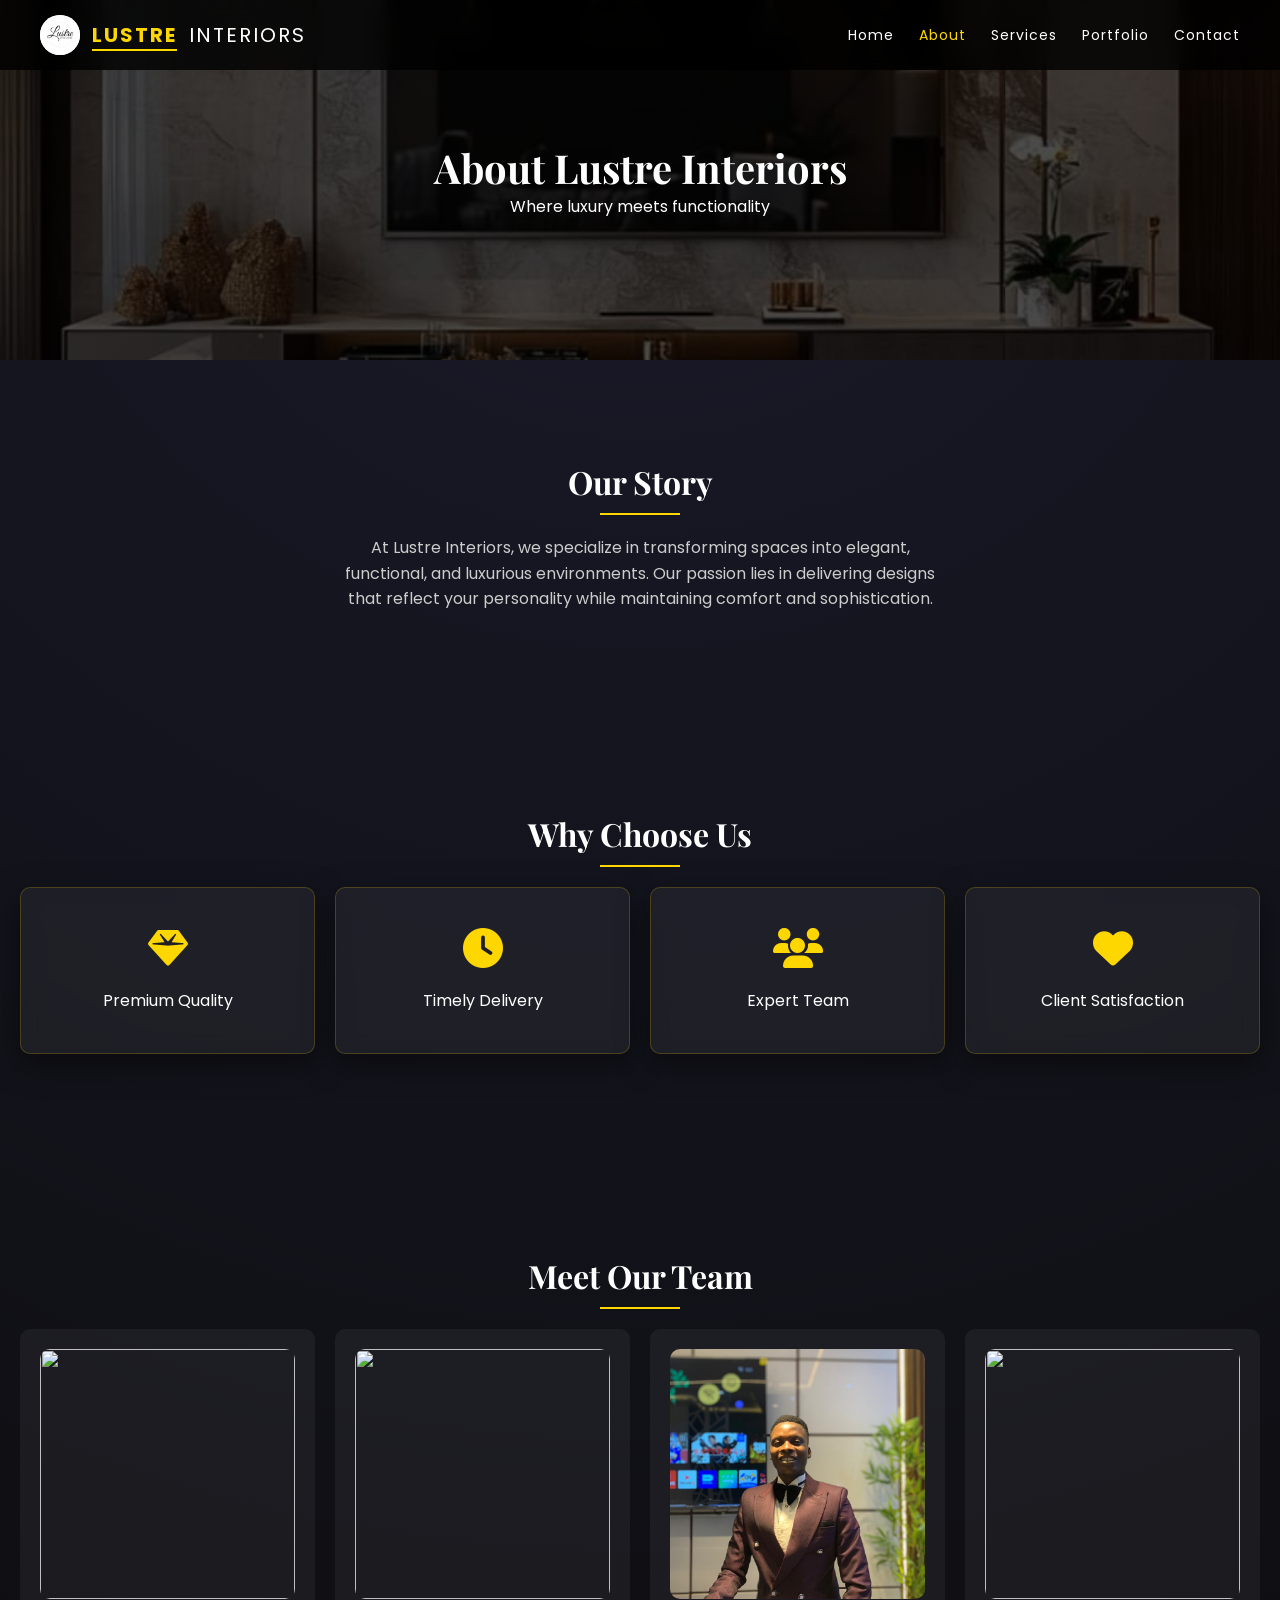
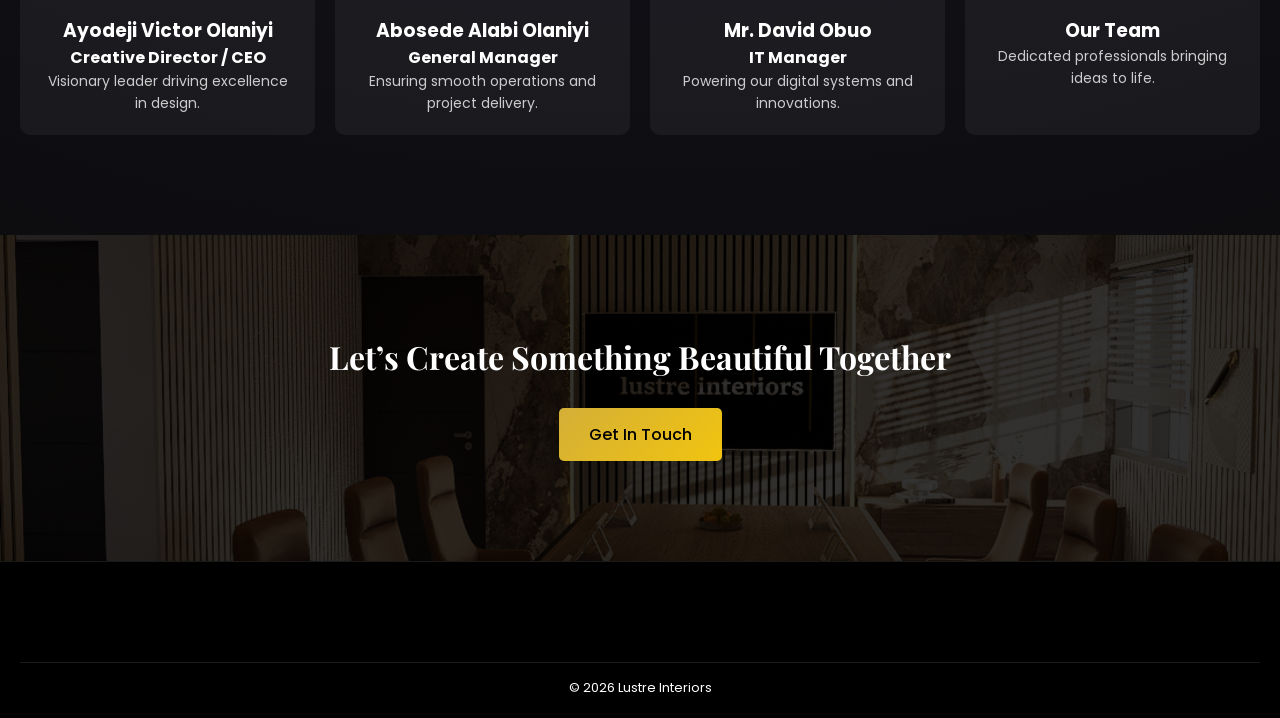
==== about.html @ 7e5caec5 "Initial commit - Lustre Interiors" ====
<!DOCTYPE html>
<html lang="en">
<head>
  <meta charset="UTF-8">
  <title>About Us - Lustre Interiors</title>
  <meta name="viewport" content="width=device-width, initial-scale=1.0">
  <meta name="description" content="Luxury interior design services in Abuja. Lustre Interiors transforms homes and offices into elegant, functional spaces.">
<meta name="keywords" content="interior design Abuja, home decor Nigeria, luxury interiors, office design Abuja">
<meta name="author" content="Lustre Interiors">

<meta property="og:title" content="Lustre Interiors">
<meta property="og:description" content="Transforming spaces into luxury experiences">
<meta property="og:image" content="images/preview.jpg">
<meta property="og:type" content="website">

  <!-- FONTS -->
  <link href="https://fonts.googleapis.com/css2?family=Playfair+Display:wght@600&family=Poppins:wght@300;400;500&display=swap" rel="stylesheet">

  <!-- ICONS -->
  <link rel="stylesheet" href="https://cdnjs.cloudflare.com/ajax/libs/font-awesome/6.5.0/css/all.min.css">

  <!-- CSS -->
  <link rel="stylesheet" href="style.css">
</head>

<body>

<!-- NAVBAR -->
<header class="navbar">
  <div class="logo">
    <div class="logo-icon">
      <img src="images/logo1.png" alt="Lustre Interiors Logo">
    </div>
    <div class="logo-text">
      <span>LUSTRE</span> INTERIORS
    </div>
  </div>

<!-- MENU TOGGLE (MOBILE) -->
  <div class="menu-toggle" id="menu-toggle">
    <i class="fas fa-bars"></i>
  </div>

  <nav id="nav-menu">
    <a href="index.html" class="nav-link">Home</a>
    <a href="about.html" class="nav-link active">About</a>
    <a href="services.html" class="nav-link">Services</a>
    <a href="portfolio.html" class="nav-link">Portfolio</a>
    <a href="contact.html" class="nav-link">Contact</a>
  </nav>
</header>

<!-- HERO -->
<section class="about-hero">
  <h1>About Lustre Interiors</h1>
  <p>Where luxury meets functionality</p>
</section>

<!-- STORY -->
<section class="section">
  <h2>Our Story</h2>
  <p>
    At Lustre Interiors, we specialize in transforming spaces into elegant, functional,
    and luxurious environments. Our passion lies in delivering designs that reflect
    your personality while maintaining comfort and sophistication.
  </p>
</section>

<!-- VALUES -->
<section class="section values">
  <h2>Why Choose Us</h2>

  <div class="grid">
    <div class="card"><i class="fas fa-gem icon"></i>Premium Quality</div>
    <div class="card"><i class="fas fa-clock icon"></i>Timely Delivery</div>
    <div class="card"><i class="fas fa-users icon"></i>Expert Team</div>
    <div class="card"><i class="fas fa-heart icon"></i>Client Satisfaction</div>
  </div>
</section>

<!-- TEAM -->
<section class="section team">
  <h2>Meet Our Team</h2>

  <div class="team-grid">

    <div class="team-card">
      <img src="images/md.jpg">
      <h3>Ayodeji Victor Olaniyi</h3>
       <h4>Creative Director / CEO</h4>
      <p>Visionary leader driving excellence in design.</p>
    </div>

    <div class="team-card">
      <img src="images/gm.jpg">
      <h3>Abosede Alabi Olaniyi</h3>
        <h4>General Manager</h4>
      <p>Ensuring smooth operations and project delivery.</p>
    </div>

    <div class="team-card">
      <img src="images/ogadave.jpg">
      <h3>Mr. David Obuo</h3>
      <h4>IT Manager</h4>
      <p>Powering our digital systems and innovations.</p>
    </div>

    <div class="team-card">
      <img src="images/team.jpg">
      <h3>Our Team</h3>
      <p>Dedicated professionals bringing ideas to life.</p>
    </div>

  </div>
</section>

<!-- CTA -->
<section class="cta">
  <h2>Let’s Create Something Beautiful Together</h2>
  <a href="contact.html" class="btn">Get In Touch</a>
</section>

<!-- FOOTER -->
<footer class="footer">
  <div class="footer-bottom">
    <p>© 2026 Lustre Interiors</p>
  </div>
</footer>

<!-- JS -->
<script src="script.js"></script>

</body>
</html>
---- style.css ----
* {
  margin: 0;
  padding: 0;
  box-sizing: border-box;
}

body {
  font-family: 'Poppins', sans-serif;
  color: #fff;
  background: radial-gradient(circle at top, #1a1a2a, #0a0a0a);
}

#loader {
  position: fixed;
  width: 100%;
  height: 100%;
  background: #000;
  color: gold;
  display: flex;
  justify-content: center;
  align-items: center;
  font-family: 'Playfair Display';
  font-size: 40px;
  z-index: 3000;
}

/* LOGO CONTAINER */
.logo {
  display: flex;
  align-items: center;
  gap: 12px;
}

.logo-icon {
  width: 40px;
  height: 40px;
  border-radius: 50%;
  background: #fff;
  display: flex; 
  justify-content: center;
  align-items: center;
  overflow: hidden;
}

.logo-icon img {
  width: 100%;
  height: 100%;
  object-fit: contain;
}

.logo-text {
  font-size: 20px;
  letter-spacing: 2px;
}

.logo-text span {
  color: gold;
  font-weight: bold;
  margin-right: 5px;
  border-bottom: 2px solid gold;
}

/* NAVBAR */
.navbar {
  position: fixed;
  width: 100%;
  top: 0;
  background: rgba(0,0,0,0.8);
  backdrop-filter: blur(10px);
  color: #fff;
  display: flex;
  justify-content: space-between;
  align-items: center;
  padding: 15px 40px;
  z-index: 1000;
  transition: 0.3s;
}

/* NAV LINKS */
nav {
  display: flex;
  align-items: center;
}

.nav-link {
  position: relative;
  color: #fff;
  margin-left: 25px;
  text-decoration: none;
  font-size: 14px;
  letter-spacing: 1px;
}

/* HOVER UNDERLINE EFFECT */
.nav-link::after {
  content: "";
  position: absolute;
  width: 0;
  height: 2px;
  background: gold;
  left: 0;
  bottom: -5px;
  transition: 0.3s;
}

.nav-link:hover::after {
  width: 100%;
}

/* ACTIVE LINK */
.nav-link.active {
  color: gold;
}

/* SCROLL EFFECT */
.navbar.scrolled {
  background: rgba(0,0,0,0.95);
}

/* MOBILE MENU ICON */
.menu-toggle {
  display: none;
  font-size: 22px;
  cursor: pointer;
}

/* HERO */
.hero {
  height: 100vh;
  background: url('../images/lustre_hero.jpeg') center/cover no-repeat;
  position: relative;
  display: flex;
  align-items: center;
  justify-content: center;
  text-align: center;
  color: #fff;
}

.hero::after {
  content: '';
  position: absolute;
  width: 100%;
  height: 100%;
  background: rgba(0,0,0,0.6);
}

.hero-content {
  position: relative;
  z-index: 1;
}

.hero h1 {
  font-family: 'Playfair Display', serif;
  font-size: 50px;
}

.btn {
  display: inline-block;
  margin-top: 20px;
  padding: 14px 30px;
  background: linear-gradient(135deg, #d4af37, #f1c40f);
  color: #000;
  font-weight: 500;
  text-decoration: none;
  border-radius: 5px;
}

.btn:hover {
  background: #000;
  color: gold;
  border: 1px solid gold;
}

.filters {
  margin-bottom: 20px;
}

.filters button {
  padding: 10px 20px;
  margin: 5px;
  border: none;
  background: #000;
  color: #fff;
  cursor: pointer;
}

.filters button:hover {
  background: gold;
  color: #000;
}

.filter {
  display: none;
}

.show {
  display: block;
}

/* SECTION */
.section {
  padding: 100px 20px;
  text-align: center;
  position: relative;
}

.section h2 {
  font-family: 'Playfair Display', serif;
  font-size: 32px;
  margin-bottom: 20px;
  position: relative;
}

/* GOLD DIVIDER LINE */
.section h2::after {
  content: "";
  width: 80px;
  height: 2px;
  background: gold;
  display: block;
  margin: 10px auto 0;
}

.section p {
  max-width: 600px;
  margin: auto;
  color: #ccc;
  line-height: 1.6;
}

.portfolio-btn {
    display: flex;
    justify-content: center;
    gap: 15px;
  margin-top: 15px;
  flex-wrap: wrap;
}

.btn.outline {
  background: transparent;
  color: gold;
  border: 1px solid gold;
}

.btn.outline:hover {
  background: gold;
  color: #000;
}

/* SERVICES */
.grid {
  display: grid;
  grid-template-columns: repeat(4, 1fr);
  gap: 20px;
}

.card {
  padding: 40px;
  background: rgba(255,255,255,0.05);
  border: 1px solid rgba(255,215,0,0.2);
  backdrop-filter: blur(10px);
  transition: 0.3s;
  border-radius: 10px;
  box-shadow: 0 10px 30px rgba(0,0,0,0.5);
}

.card:hover {
  background: rgba(0,0,0,0.8);
  color: gold;
  transform: translateY(-10px);
}

.icon {
  font-size: 40px;
  margin-bottom: 20px;
  color: gold;
  display: block;
}

.card:hover .icon {
  transform: scale(1.2);
  transition: 0.3s;
}

.services-btn {
  text-align: center;
  margin-top: 20px;
}

/* GALLERY HOVER */
.gallery img {
  width: 100%;
  height: 250px;
  object-fit: cover;
  transition: 0.4s;
  box-shadow: 0 10px 30px rgba(0,0,0,0.5);
}

.gallery img:hover {
  transform: scale(1.05);
  filter: brightness(70%);
}

/* GALLERY */
.gallery {
  display: grid;
  grid-template-columns: repeat(4, 1fr);
  gap: 15px;
}

.slider {
  position: relative;
  max-width: 600px;
  margin: auto;
}

.slide {
  display: none;
  font-style: italic;
}

.slide.active {
  display: block;
}

/* CTA */
.cta {
  background: linear-gradient(rgba(0,0,0,0.8), rgba(0,0,0,0.8)),
              url('../images/conference3.png') center/cover;
  padding: 100px 20px;
  display: flex;
  flex-direction: column;
  justify-content: center;
  align-items: center;
  text-align: center;
}

.cta h2 {
  font-family: 'Playfair Display', serif;
  font-size: 32px;
  margin-bottom: 10px;
}

.cta p {
  color: #ccc;
  max-width: 600px;
  margin-bottom: 20px;
  line-height: 1.6;
}

.cta .btn {
  margin-top: 20px;
}

.lightbox {
  display: none;
  position: fixed;
  z-index: 2000;
  width: 100%;
  height: 100%;
  background: rgba(0,0,0,0.9);
  top: 0;
  left: 0;
  text-align: center;
}

.lightbox img {
  max-width: 90%;
  max-height: 80%;
  margin-top: 5%;
}

.close {
  position: absolute;
  top: 20px;
  right: 40px;
  color: #fff;
  font-size: 40px;
  cursor: pointer;
}

/* CONTACT */
.contact-form {
  max-width: 500px;
  margin: auto;
}

.contact-form input,
.contact-form textarea {
  width: 100%;
  padding: 12px;
  margin: 10px 0;
  border: 1px solid #ccc;
}

.contact-form button {
  width: 100%;
  padding: 12px;
  background: #000;
  color: #fff;
  border: none;
}

.contact-form button:hover {
  background: gold;
  color: #000;
  border: 1px solid gold;
}

/* PORTFOLIO HERO */
.portfolio-hero {
  height: 40vh;
  background: linear-gradient(rgba(0,0,0,0.7), rgba(0,0,0,0.7)),
              url('../images/livingroom2.jpeg') center/cover;
  display: flex;
  flex-direction: column;
  justify-content: center;
  text-align: center;
}

.portfolio-hero h1 {
  font-family: 'Playfair Display', serif;
  font-size: 40px;
}

.portfolio-hero p {
  color: #ccc;
}

/* GALLERY ITEM (UPGRADE) */
.gallery-item {
  position: relative;
  overflow: hidden;
}

.gallery-item img {
  width: 100%;
  height: 250px;
  object-fit: cover;
  display: block;
}

/* HOVER OVERLAY */
.overlay {
  position: absolute;
  bottom: 0;
  width: 100%;
  background: rgba(0,0,0,0.7);
  color: #fff;
  padding: 10px;
  transform: translateY(100%);
  transition: 0.3s;
}

.gallery-item:hover .overlay {
  transform: translateY(0);
}

/* ABOUT HERO */
.about-hero {
  height: 40vh;
  background: linear-gradient(rgba(0,0,0,0.7), rgba(0,0,0,0.7)),
              url('../images/livingroom1.jpeg') center/cover;
  display: flex;
  flex-direction: column;
  justify-content: center;
  text-align: center;
}

.about-hero h1 {
  font-family: 'Playfair Display', serif;
  font-size: 40px;
}

/* TEAM SECTION */
.team-grid {
  display: grid;
  grid-template-columns: repeat(4, 1fr);
  gap: 20px;
}

.team-card {
  background: rgba(255,255,255,0.05);
  padding: 20px;
  border-radius: 10px;
  text-align: center;
  transition: 0.3s;
}

.team-card img {
  width: 100%;
  height: 250px;
  object-fit: cover;
  border-radius: 10px;
}

.team-card h3 {
  margin-top: 10px;
}

.team-card p {
  color: #ccc;
  font-size: 14px;
}

.team-card:hover {
  transform: translateY(-10px);
}

/* MOBILE */
@media (max-width: 992px) {
  .team-grid {
    grid-template-columns: repeat(2, 1fr);
  }
}

@media (max-width: 600px) {
  .team-grid {
    grid-template-columns: 1fr;
  }
}

/* CONTACT HERO */
.contact-hero {
  height: 40vh;
  background: linear-gradient(rgba(0,0,0,0.7), rgba(0,0,0,0.7)),
              url('../images/livingroom1.jpeg') center/cover;
  display: flex;
  flex-direction: column;
  justify-content: center;
  text-align: center;
}

/* CONTACT LAYOUT */
.contact-container {
  display: grid;
  grid-template-columns: 1fr 1fr;
  gap: 40px;
  max-width: 1000px;
  margin: auto;
}

/* CONTACT INFO */
.contact-info h2 {
  margin-bottom: 15px;
}

.contact-info p {
  margin-bottom: 10px;
  color: #ccc;
}

.contact-info i {
  color: gold;
  margin-right: 8px;
}

/* FORM */
.contact-form input,
.contact-form textarea {
  width: 100%;
  padding: 12px;
  margin: 10px 0;
  border: none;
  background: #1a1a1a;
  color: #fff;
}

.contact-form button {
  width: 100%;
  padding: 12px;
  background: gold;
  border: none;
  cursor: pointer;
}

/* MAP */
.map iframe {
  width: 100%;
  height: 400px;
  border: 0;
}

/* MOBILE */
@media (max-width: 768px) {
  .contact-container {
    grid-template-columns: 1fr;
  }
}

/* SERVICES HERO */
.services-hero {
  height: 40vh;
  background: linear-gradient(rgba(0,0,0,0.7), rgba(0,0,0,0.7)),
              url('../images/livingroom5.jpeg') center/cover;
  display: flex;
  flex-direction: column;
  justify-content: center;
  text-align: center;
}

/* SERVICES GRID */
.services-grid {
  display: grid;
  grid-template-columns: repeat(3, 1fr);
  gap: 25px;
  margin-top: 40px;
}

/* SERVICE CARD */
.service-card {
  background: rgba(255,255,255,0.05);
  padding: 30px 20px;
  border-radius: 12px;
  text-align: center;
  border: 1px solid rgba(255,215,0,0.2);
  transition: 0.3s;
  display: flex;
  flex-direction: column;
  justify-content: space-between;
}

.service-card h3 {
  margin: 15px 0;
}

.service-card p {
  color: #ccc;
  font-size: 14px;
  margin-bottom: 20px;
}

/* HOVER EFFECT */
.service-card:hover {
  transform: translateY(-10px);
  background: rgba(0,0,0,0.8);
}

/* SMALL BUTTON */
.btn.small {
  padding: 10px 20px;
  font-size: 13px;
}

@media (max-width: 992px) {
  .services-grid {
    grid-template-columns: repeat(2, 1fr);
  }
}

@media (max-width: 600px) {
  .services-grid {
    grid-template-columns: 1fr;
  }
}

/* FOOTER */
.footer {
  background: #000;
  color: #fff;
  padding: 60px 20px 20px;
  border-top: 1px solid rgba(255,255,255,0.1);
}

.footer-container {
  display: grid;
  grid-template-columns: repeat(4, 1fr);
  gap: 30px;
  max-width: 1100px;
  margin: auto;
}

.footer-col {
    line-height: 1.6;
}

.footer-col h3 {
  margin-bottom: 15px;
  font-family: 'Playfair Display', serif;
}

.footer-col p,
.footer-col a {
  color: #ccc;
  font-size: 14px;
  text-decoration: none;
  display: block;
  margin-bottom: 8px;
}

.footer-col a:hover {
  color: gold;
}

/* LOGO */
.footer-logo {
  font-family: 'Playfair Display', serif;
}

.footer-logo span {
  color: gold;
}

/* SOCIAL ICONS */
.socials a {
  margin-right: 10px;
  font-size: 18px;
  color: #fff;
}

.socials a:hover {
  color: gold;
}

/* BOTTOM */
.footer-bottom {
  text-align: center;
  margin-top: 40px;
  border-top: 1px solid rgba(255,255,255,0.1);
  padding-top: 15px;
  font-size: 13px;
}

/* WHATSAPP */
.whatsapp {
  position: fixed;
  bottom: 20px;
  right: 20px;
  background: #25D366;
  color: #fff;
  width: 55px;
  height: 55px;
  display: flex;
  align-items: center;
  justify-content: center;
  border-radius: 50%;
  font-size: 24px;
  text-decoration: none;
  box-shadow: 0 5px 15px rgba(0,0,0,0.4);
  z-index: 1000;
  animation: bounce 2s infinite;
}

@keyframes bounce {
  0%, 100% {
    transform: translateY(0);
  }
  50% {
    transform: translateY(-5px);
  }
}

.whatsapp:hover {
  background: #1ebe5d;
}

/* ANIMATION */
.fade-in {
  opacity: 0;
  transform: translateY(30px);
  transition: 1s;
}

.fade-in.active {
  opacity: 1;
  transform: translateY(0);
}

/* MOBILE RESPONSIVENESS */
@media (max-width: 992px) {
  .grid {
    grid-template-columns: repeat(2, 1fr);
  }

  .gallery {
    grid-template-columns: repeat(2, 1fr);
  }

  .hero h1 {
    font-size: 35px;
  }
}

@media (max-width: 600px) {
  .navbar {
    flex-direction: column;
    text-align: center;
  }

  .grid {
    grid-template-columns: 1fr;
  }

  .gallery {
    grid-template-columns: 1fr;
  }

  .hero h1 {
    font-size: 28px;
  }

  .btn {
    padding: 10px 20px;
  }
}

@media (max-width: 768px) {

  .footer-container {
    grid-template-columns: 1fr;
    text-align: center;
    gap: 40px;
  }

  .footer-col {
    margin-bottom: 10px;
  }

  .footer-col h3 {
    margin-bottom: 10px;
    font-size: 18px;
  }

  .footer-col p,
  .footer-col a {
    font-size: 14px;
  }

  .socials {
    display: flex;
    justify-content: center;
    gap: 15px;
  }

  .footer-logo {
    font-size: 20px;
  }

}

/* MOBILE */
@media (max-width: 768px) {

  .menu-toggle {
    display: block;
    color: #fff;
  }

  nav {
    position: absolute;
    top: 70px;
    right: 0;
    width: 100%;
    background: #000;
    flex-direction: column;
    display: none;
  }

  nav.active {
    display: flex;
  }

  .nav-link {
    margin: 15px 0;
  }
}
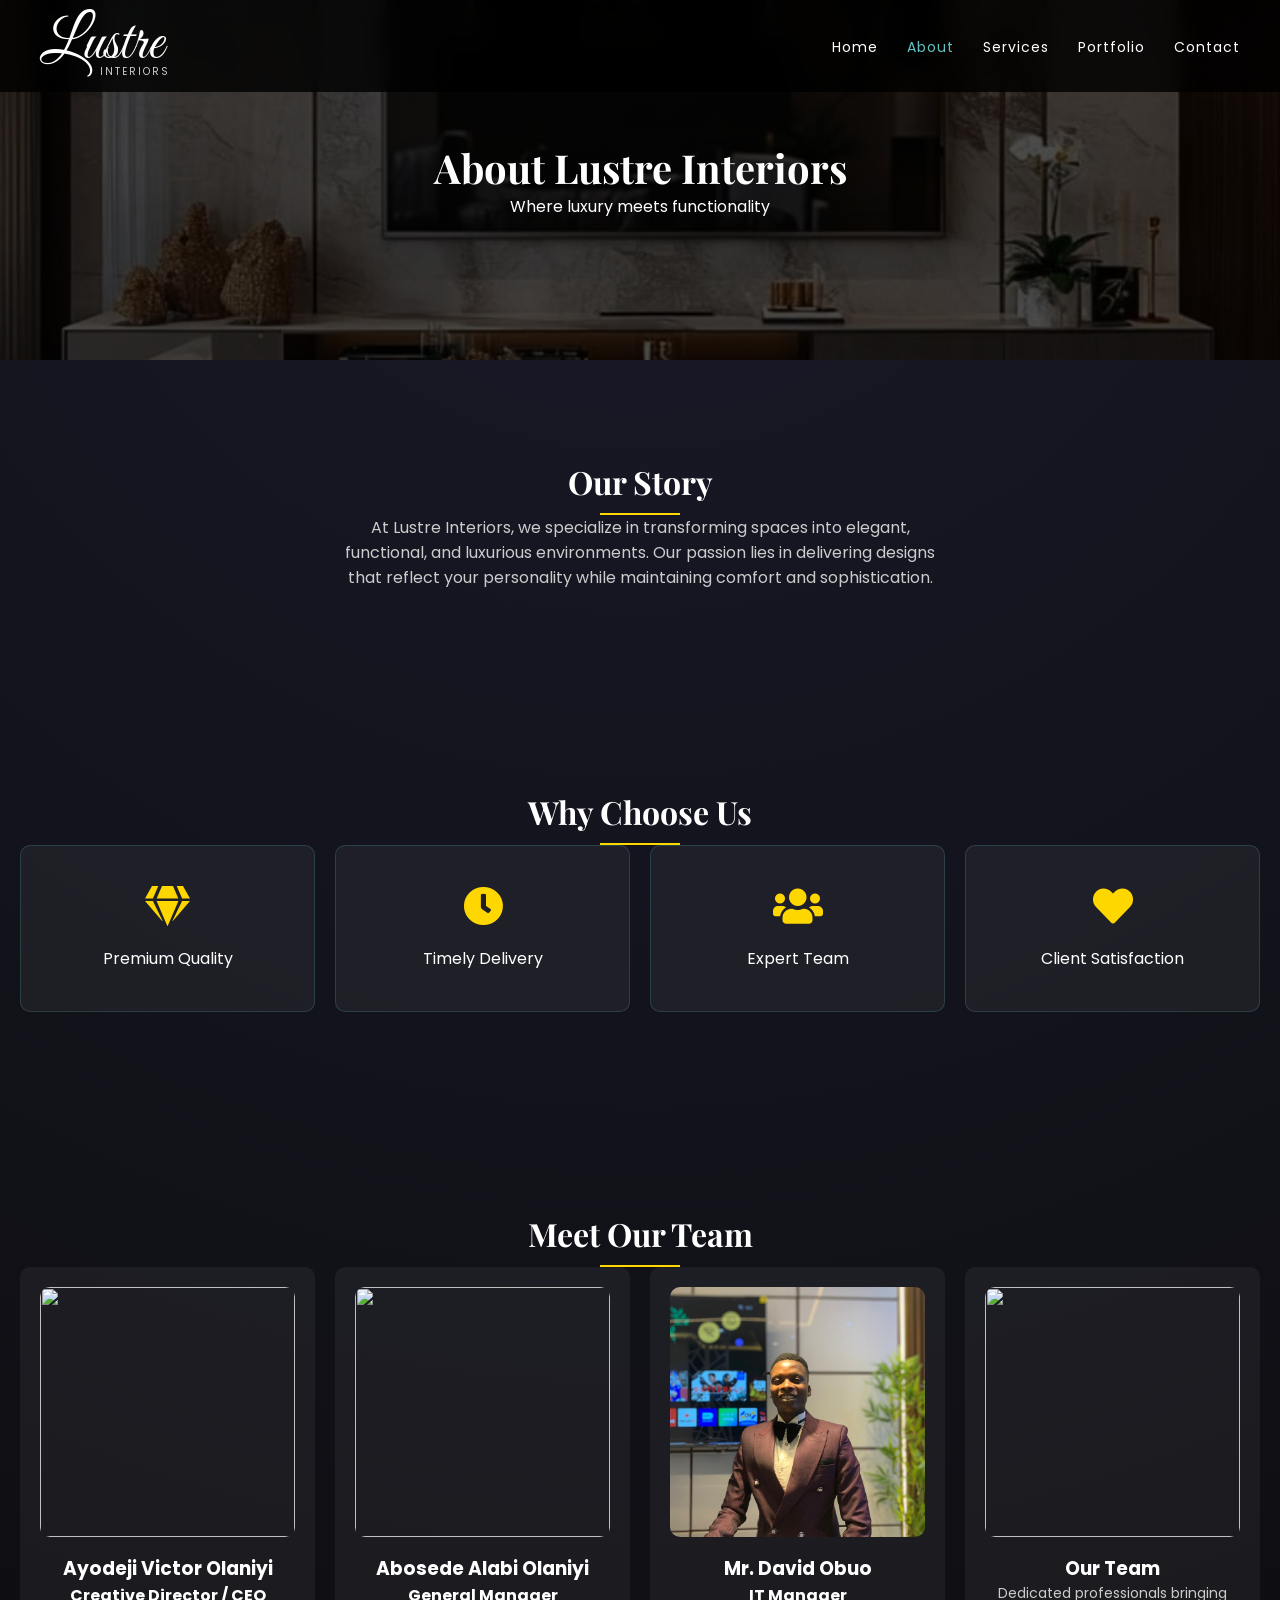
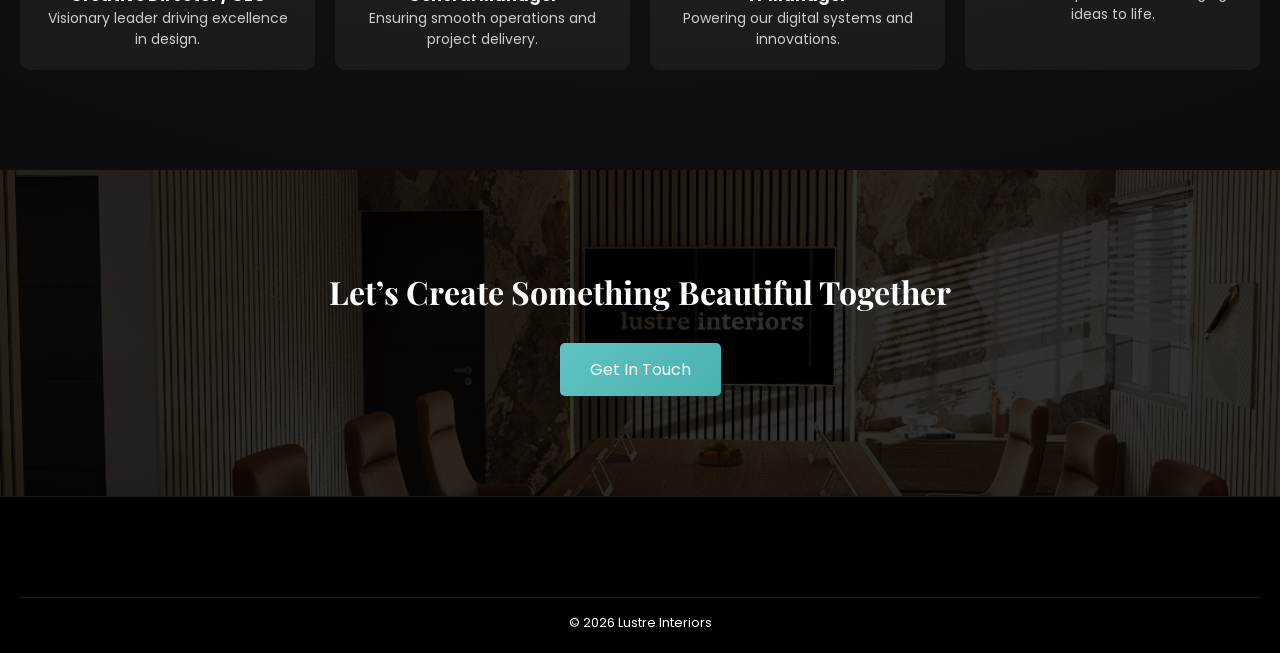
==== commit 9b5bbb04: "Full brand styling upgrade" ====
--- a/about.html
+++ b/about.html
@@ -13,34 +13,35 @@
 <meta property="og:image" content="images/preview.jpg">
 <meta property="og:type" content="website">
 
-  <!-- FONTS -->
+  <!-- Google Fonts -->
+   <link href="https://fonts.googleapis.com/css2?family=Great+Vibes&display=swap" rel="stylesheet">
   <link href="https://fonts.googleapis.com/css2?family=Playfair+Display:wght@600&family=Poppins:wght@300;400;500&display=swap" rel="stylesheet">
 
-  <!-- ICONS -->
-  <link rel="stylesheet" href="https://cdnjs.cloudflare.com/ajax/libs/font-awesome/6.5.0/css/all.min.css">
-
+  <!-- Icons -->
+  <link rel="stylesheet" href="https://cdnjs.cloudflare.com/ajax/libs/font-awesome/5.15.4/css/all.min.css">
+  
   <!-- CSS -->
   <link rel="stylesheet" href="style.css">
 </head>
 
 <body>
+    <!-- LOADER -->
+     <div id="loader">
+  <h1>LUSTRE</h1>
+</div>
 
 <!-- NAVBAR -->
 <header class="navbar">
+
+  <!-- LOGO -->
   <div class="logo">
-    <div class="logo-icon">
-      <img src="images/logo1.png" alt="Lustre Interiors Logo">
-    </div>
     <div class="logo-text">
-      <span>LUSTRE</span> INTERIORS
+      <span class="logo-script">Lustre</span>
+      <span class="logo-sub">INTERIORS</span>
     </div>
   </div>
 
-<!-- MENU TOGGLE (MOBILE) -->
-  <div class="menu-toggle" id="menu-toggle">
-    <i class="fas fa-bars"></i>
-  </div>
-
+  <!-- NAV LINKS (CENTER) -->
   <nav id="nav-menu">
     <a href="index.html" class="nav-link">Home</a>
     <a href="about.html" class="nav-link active">About</a>
@@ -48,6 +49,12 @@
     <a href="portfolio.html" class="nav-link">Portfolio</a>
     <a href="contact.html" class="nav-link">Contact</a>
   </nav>
+
+  <!-- MENU TOGGLE (RIGHT) -->
+  <div class="menu-toggle" id="menu-toggle">
+    <i class="fas fa-bars"></i>
+  </div>
+
 </header>
 
 <!-- HERO -->
--- a/style.css
+++ b/style.css
@@ -1,21 +1,31 @@
+/* RESET */
 * {
   margin: 0;
   padding: 0;
   box-sizing: border-box;
 }
 
+/* BRAND COLORS */
+:root {
+  --primary: #5fc3c3;
+  --primary-dark: #4ab0b0;
+  --bg-dark: #0a0a0a;
+  --text-light: #ccc;
+}
+
 body {
   font-family: 'Poppins', sans-serif;
   color: #fff;
   background: radial-gradient(circle at top, #1a1a2a, #0a0a0a);
 }
 
+/* LOADER */
 #loader {
   position: fixed;
   width: 100%;
   height: 100%;
   background: #000;
-  color: gold;
+  color: var(--primary);
   display: flex;
   justify-content: center;
   align-items: center;
@@ -24,44 +34,28 @@
   z-index: 3000;
 }
 
-/* LOGO CONTAINER */
-.logo {
-  display: flex;
-  align-items: center;
-  gap: 12px;
-}
-
-.logo-icon {
-  width: 40px;
-  height: 40px;
-  border-radius: 50%;
-  background: #fff;
-  display: flex; 
-  justify-content: center;
-  align-items: center;
-  overflow: hidden;
-}
-
-.logo-icon img {
-  width: 100%;
-  height: 100%;
-  object-fit: contain;
-}
-
+/* LOGO */
 .logo-text {
-  font-size: 20px;
+  display: flex;
+  flex-direction: column;
+  line-height: 1;
+}
+
+.logo-script {
+  font-family: 'Great Vibes', cursive;
+  font-size: 60px;
+}
+
+.logo-sub {
+  font-size: 10px;
   letter-spacing: 2px;
-}
-
-.logo-text span {
-  color: gold;
-  font-weight: bold;
-  margin-right: 5px;
-  border-bottom: 2px solid gold;
+  color: var(--text-light);
+  margin-top: -8px;
+  margin-left: 60px;
 }
 
 /* NAVBAR */
-.navbar {
+ .navbar {
   position: fixed;
   width: 100%;
   top: 0;
@@ -76,10 +70,9 @@
   transition: 0.3s;
 }
 
-/* NAV LINKS */
-nav {
-  display: flex;
-  align-items: center;
+.nav {
+  display: flex;
+  justify-content: center;
 }
 
 .nav-link {
@@ -88,6 +81,7 @@
   margin-left: 25px;
   text-decoration: none;
   font-size: 14px;
+  transition: color 0.3s;
   letter-spacing: 1px;
 }
 
@@ -97,7 +91,7 @@
   position: absolute;
   width: 0;
   height: 2px;
-  background: gold;
+  background: var(--primary);
   left: 0;
   bottom: -5px;
   transition: 0.3s;
@@ -109,7 +103,7 @@
 
 /* ACTIVE LINK */
 .nav-link.active {
-  color: gold;
+  color: var(--primary);
 }
 
 /* SCROLL EFFECT */
@@ -124,16 +118,41 @@
   cursor: pointer;
 }
 
+@media (max-width: 768px) {
+
+  .navbar {
+    grid-template-columns: 1fr 1fr;
+  }
+
+  #nav-menu {
+    position: absolute;
+    top: 70px;
+    right: 0;
+    width: 100%;
+    background: #000;
+    flex-direction: column;
+    display: none;
+    text-align: center;
+    padding: 20px 0;
+  }
+
+  #nav-menu.active {
+    display: flex;
+  }
+
+  .menu-toggle {
+    display: block;
+  }
+}
+
 /* HERO */
 .hero {
   height: 100vh;
   background: url('../images/lustre_hero.jpeg') center/cover no-repeat;
-  position: relative;
   display: flex;
   align-items: center;
   justify-content: center;
   text-align: center;
-  color: #fff;
 }
 
 .hero::after {
@@ -154,15 +173,16 @@
   font-size: 50px;
 }
 
+/* BUTTONS */
 .btn {
   display: inline-block;
   margin-top: 20px;
   padding: 14px 30px;
-  background: linear-gradient(135deg, #d4af37, #f1c40f);
-  color: #000;
-  font-weight: 500;
+  background: linear-gradient(135deg, var(--primary), var(--primary-dark));
+  color: #fff;
   text-decoration: none;
   border-radius: 5px;
+  transition: 0.3s;
 }
 
 .btn:hover {
@@ -171,6 +191,18 @@
   border: 1px solid gold;
 }
 
+.btn.outline {
+  background: transparent;
+  color: var(--primary);
+  border: 2px solid var(--primary);
+}
+
+.btn.outline:hover {
+  background: var(--primary);
+  color: #fff;
+}
+
+/* FILTERS */
 .filters {
   margin-bottom: 20px;
 }
@@ -201,14 +233,11 @@
 .section {
   padding: 100px 20px;
   text-align: center;
-  position: relative;
 }
 
 .section h2 {
   font-family: 'Playfair Display', serif;
   font-size: 32px;
-  margin-bottom: 20px;
-  position: relative;
 }
 
 /* GOLD DIVIDER LINE */
@@ -224,27 +253,15 @@
 .section p {
   max-width: 600px;
   margin: auto;
-  color: #ccc;
-  line-height: 1.6;
+  color: var(--text-light)
 }
 
 .portfolio-btn {
     display: flex;
     justify-content: center;
     gap: 15px;
-  margin-top: 15px;
+  margin-top: 20px;
   flex-wrap: wrap;
-}
-
-.btn.outline {
-  background: transparent;
-  color: gold;
-  border: 1px solid gold;
-}
-
-.btn.outline:hover {
-  background: gold;
-  color: #000;
 }
 
 /* SERVICES */
@@ -257,17 +274,14 @@
 .card {
   padding: 40px;
   background: rgba(255,255,255,0.05);
-  border: 1px solid rgba(255,215,0,0.2);
-  backdrop-filter: blur(10px);
+  border: 1px solid rgba(95,195,195,0.2);
+  border-radius: 10px;
   transition: 0.3s;
-  border-radius: 10px;
-  box-shadow: 0 10px 30px rgba(0,0,0,0.5);
 }
 
 .card:hover {
+  transform: translateY(-10px);
   background: rgba(0,0,0,0.8);
-  color: gold;
-  transform: translateY(-10px);
 }
 
 .icon {
@@ -287,20 +301,6 @@
   margin-top: 20px;
 }
 
-/* GALLERY HOVER */
-.gallery img {
-  width: 100%;
-  height: 250px;
-  object-fit: cover;
-  transition: 0.4s;
-  box-shadow: 0 10px 30px rgba(0,0,0,0.5);
-}
-
-.gallery img:hover {
-  transform: scale(1.05);
-  filter: brightness(70%);
-}
-
 /* GALLERY */
 .gallery {
   display: grid;
@@ -308,6 +308,19 @@
   gap: 15px;
 }
 
+.gallery img {
+  width: 100%;
+  height: 250px;
+  object-fit: cover;
+  transition: 0.4s;
+  box-shadow: 0 10px 30px rgba(0,0,0,0.5);
+}
+
+.gallery img:hover {
+  transform: scale(1.05);
+  filter: brightness(70%);
+}
+
 .slider {
   position: relative;
   max-width: 600px;
@@ -342,10 +355,8 @@
 }
 
 .cta p {
-  color: #ccc;
   max-width: 600px;
-  margin-bottom: 20px;
-  line-height: 1.6;
+  color: var(--text-light);
 }
 
 .cta .btn {
@@ -380,10 +391,7 @@
 }
 
 /* CONTACT */
-.contact-form {
-  max-width: 500px;
-  margin: auto;
-}
+
 
 .contact-form input,
 .contact-form textarea {
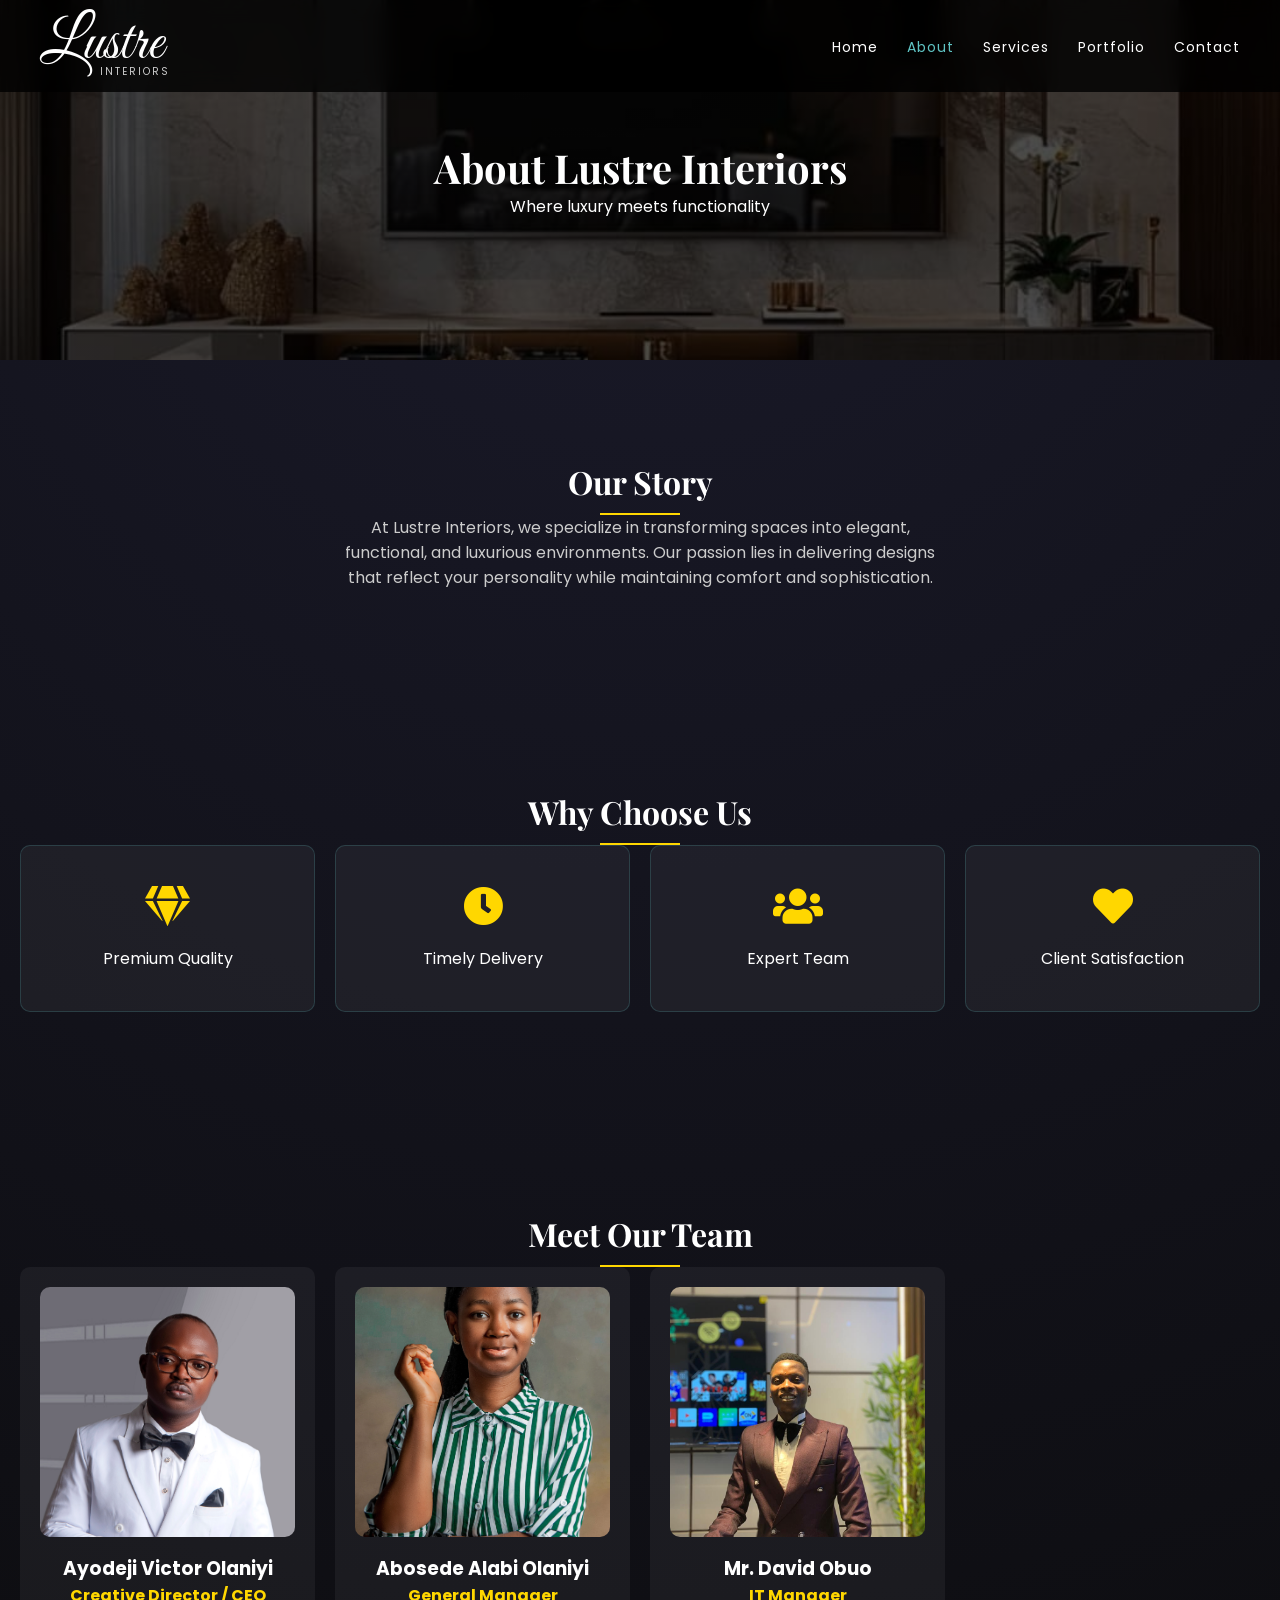
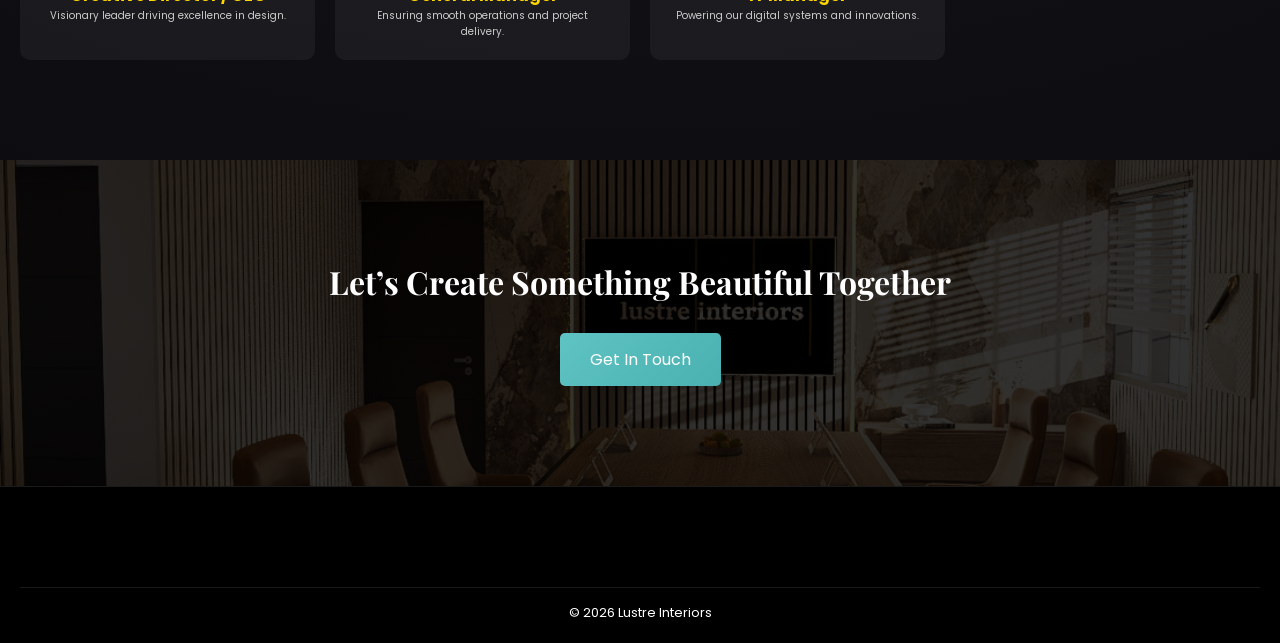
==== commit 71ae19d7: "updated html and css files" ====
--- a/about.html
+++ b/about.html
@@ -92,14 +92,14 @@
   <div class="team-grid">
 
     <div class="team-card">
-      <img src="images/md.jpg">
+      <img src="images/ceo.jpg">
       <h3>Ayodeji Victor Olaniyi</h3>
        <h4>Creative Director / CEO</h4>
       <p>Visionary leader driving excellence in design.</p>
     </div>
 
     <div class="team-card">
-      <img src="images/gm.jpg">
+      <img src="images/manager.jpg">
       <h3>Abosede Alabi Olaniyi</h3>
         <h4>General Manager</h4>
       <p>Ensuring smooth operations and project delivery.</p>
@@ -112,11 +112,14 @@
       <p>Powering our digital systems and innovations.</p>
     </div>
 
+    <!--- 
     <div class="team-card">
       <img src="images/team.jpg">
       <h3>Our Team</h3>
       <p>Dedicated professionals bringing ideas to life.</p>
     </div>
+    -->
+    
 
   </div>
 </section>
--- a/style.css
+++ b/style.css
@@ -506,9 +506,13 @@
   margin-top: 10px;
 }
 
+.team-card h4 {
+  color: gold;
+}
+
 .team-card p {
   color: #ccc;
-  font-size: 14px;
+  font-size: 10px;
 }
 
 .team-card:hover {
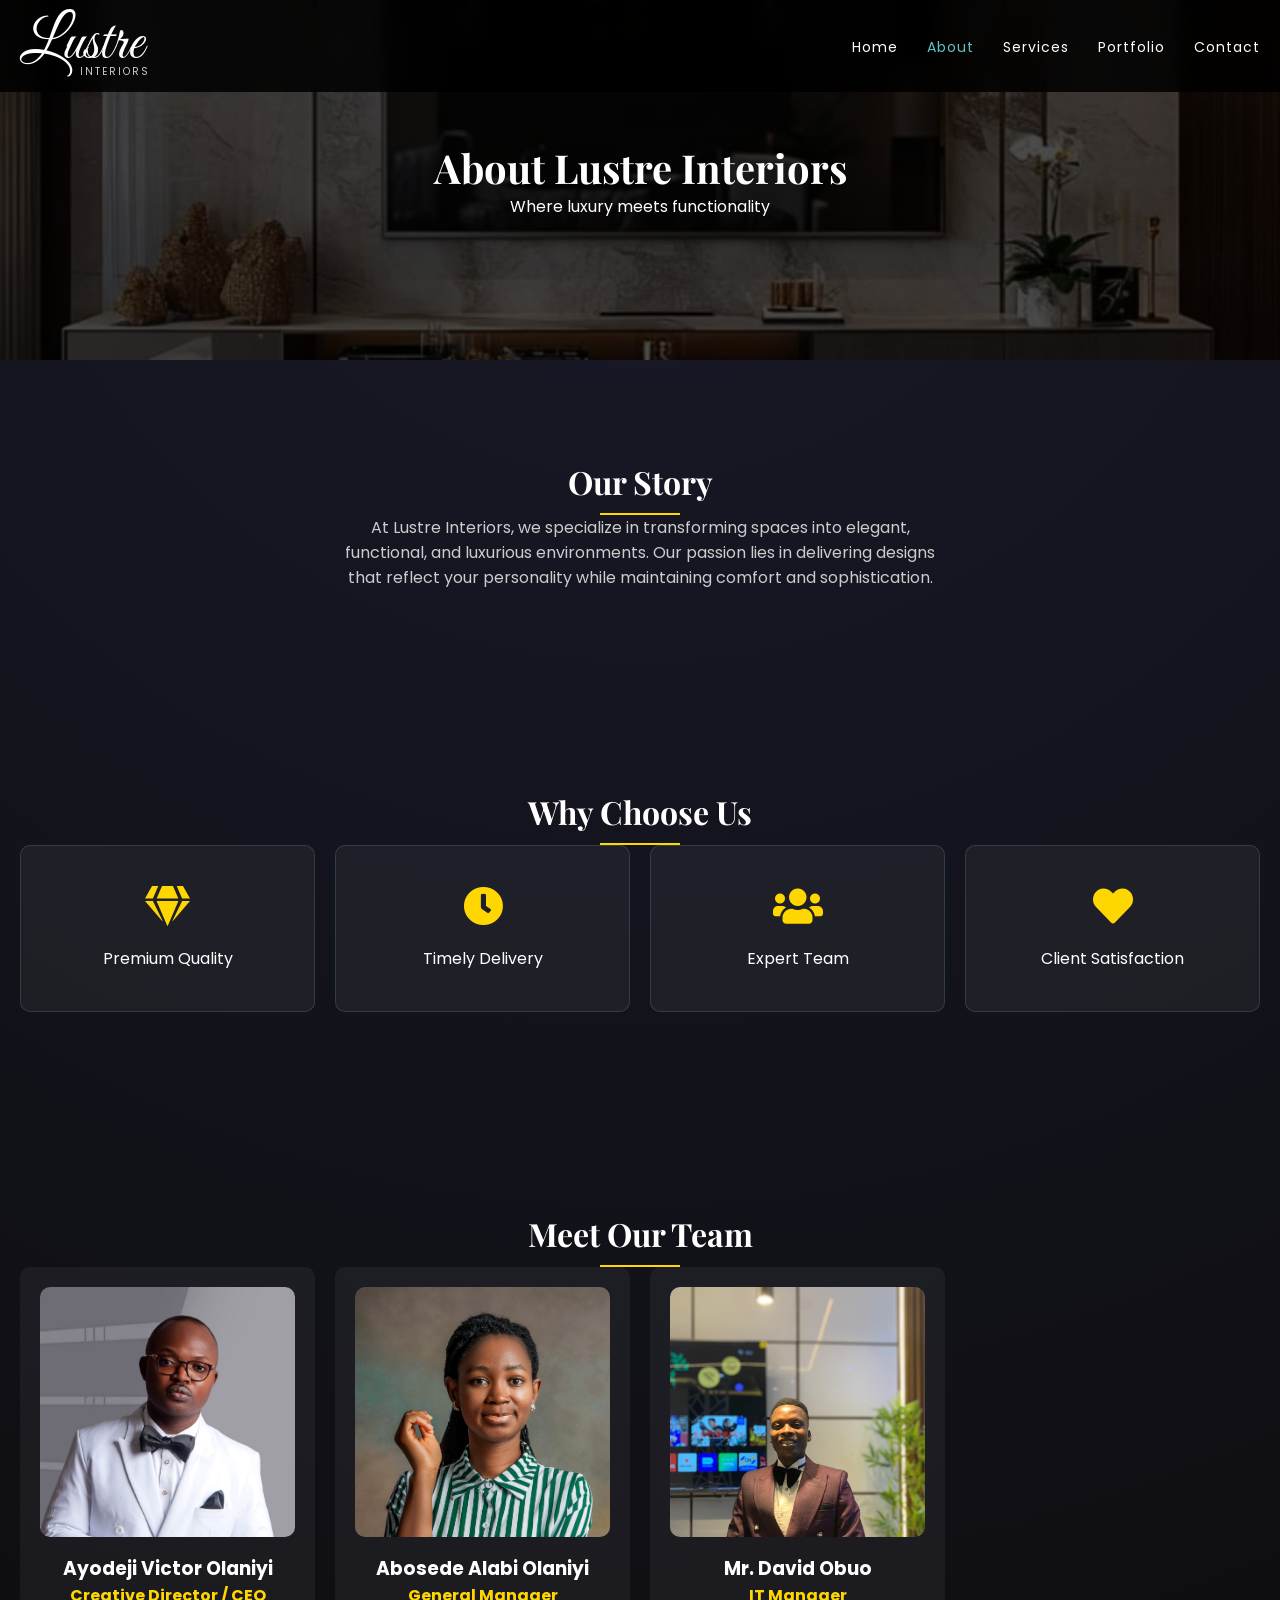
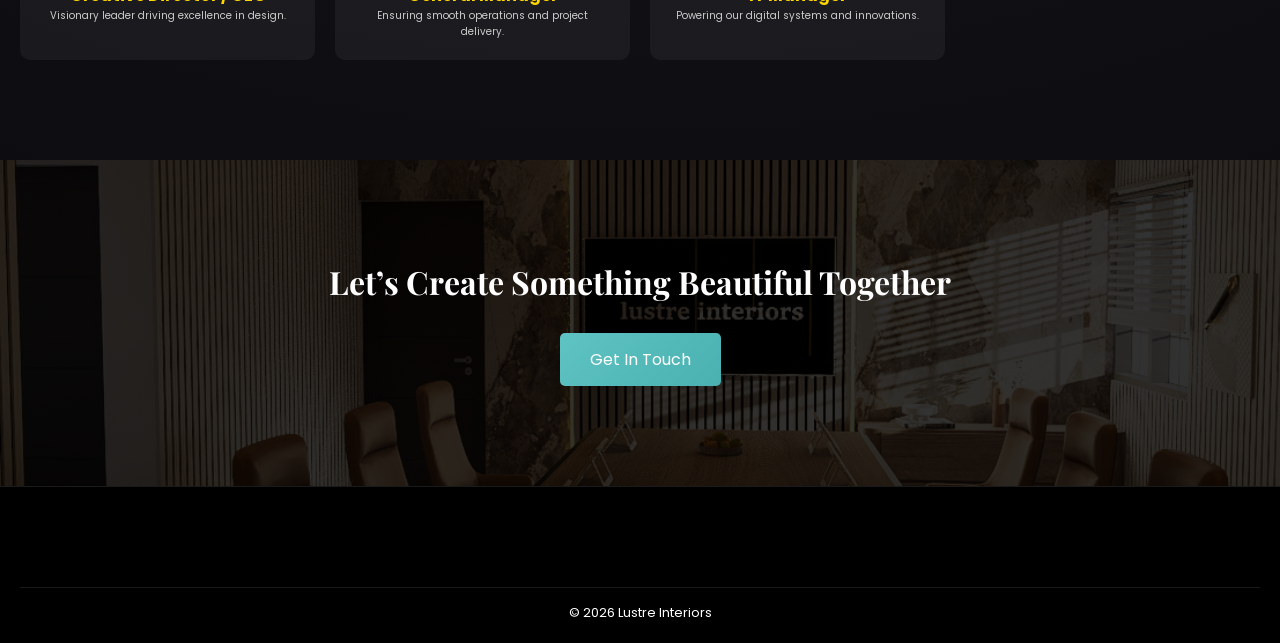
==== commit 1e73b3ce: "Updated navbar and loader" ====
--- a/about.html
+++ b/about.html
@@ -27,19 +27,20 @@
 <body>
     <!-- LOADER -->
      <div id="loader">
-  <h1>LUSTRE</h1>
+  <div class="loader-content">
+    <h1 class="logo-script">Lustre</h1>
+    <p class="logo-sub">INTERIORS</p>
+  </div>
 </div>
 
 <!-- NAVBAR -->
 <header class="navbar">
 
   <!-- LOGO -->
-  <div class="logo">
     <div class="logo-text">
       <span class="logo-script">Lustre</span>
       <span class="logo-sub">INTERIORS</span>
     </div>
-  </div>
 
   <!-- NAV LINKS (CENTER) -->
   <nav id="nav-menu">
--- a/style.css
+++ b/style.css
@@ -25,19 +25,68 @@
   width: 100%;
   height: 100%;
   background: #000;
-  color: var(--primary);
   display: flex;
   justify-content: center;
   align-items: center;
-  font-family: 'Playfair Display';
-  font-size: 40px;
   z-index: 3000;
+  overflow: hidden;
+}
+
+.loader-content {
+  text-align: center;
+  animation: fadeInScale 1.5s ease forwards;
+}
+
+/* LOGO TEXT */
+.loader-content .logo-script {
+  font-family: 'Great Vibes', cursive;
+  font-size: 100px;
+  color: #fff;
+  opacity: 0;
+  animation: textReveal 1.5s ease forwards;
+}
+
+.loader-content .logo-sub {
+  font-size: 20px;
+  letter-spacing: 5px;
+  color: var(--text-light);
+  margin-top: -35px;
+  margin-left: 100px;
+  opacity: 0;
+  animation: textReveal 1.5s ease forwards;
+  animation-delay: 0.5s;
+}
+
+/* ANIMATIONS */
+@keyframes textReveal {
+  0% {
+    opacity: 0;
+    transform: translateY(20px);
+    letter-spacing: 10px;
+  }
+  100% {
+    opacity: 1;
+    transform: translateY(0);
+    letter-spacing: 5px;
+  }
+}
+
+@keyframes fadeInScale {
+  0% {
+    transform: scale(0.9);
+    opacity: 0;
+  }
+  100% {
+    transform: scale(1);
+    opacity: 1;
+  }
 }
 
 /* LOGO */
 .logo-text {
   display: flex;
   flex-direction: column;
+  align-items: flex-start;
   line-height: 1;
 }
 
@@ -59,15 +108,13 @@
   position: fixed;
   width: 100%;
   top: 0;
-  background: rgba(0,0,0,0.8);
+  display: flex;
+  justify-content: space-between; /* THIS IS THE KEY */
+  align-items: center;
+  padding: 15px 20px;
+  background: rgba(0,0,0,0.85);
   backdrop-filter: blur(10px);
-  color: #fff;
-  display: flex;
-  justify-content: space-between;
-  align-items: center;
-  padding: 15px 40px;
   z-index: 1000;
-  transition: 0.3s;
 }
 
 .nav {
@@ -114,8 +161,9 @@
 /* MOBILE MENU ICON */
 .menu-toggle {
   display: none;
-  font-size: 22px;
+  font-size: 24px;
   cursor: pointer;
+  margin-left: auto;
 }
 
 @media (max-width: 768px) {
@@ -143,6 +191,10 @@
   .menu-toggle {
     display: block;
   }
+
+  .nav-link {
+    margin: 15px 0;
+  }
 }
 
 /* HERO */
@@ -157,7 +209,7 @@
 
 .hero::after {
   content: '';
-  position: absolute;
+  position: absolute; 
   width: 100%;
   height: 100%;
   background: rgba(0,0,0,0.6);
@@ -500,6 +552,7 @@
   height: 250px;
   object-fit: cover;
   border-radius: 10px;
+  object-position: top;
 }
 
 .team-card h3 {
@@ -853,22 +906,48 @@
 /* MOBILE */
 @media (max-width: 768px) {
 
+  .navbar {
+    display: flex;
+    justify-content: space-between;
+    align-items: center;
+    padding: 15px 20px;
+  }
+
+  /* LOGO */
+  .logo-text {
+    z-index: 2;
+  }
+
+  .logo-script {
+    font-size: 50px;
+  }
+
+  .logo-sub {
+    font-size: 8px;
+    margin-left: 50px;
+    margin-top: -5px;
+  }
+
+  /* MENU ICON */
   .menu-toggle {
     display: block;
-    color: #fff;
-  }
-
-  nav {
+    z-index: 2;
+  }
+
+  /* NAV MENU DROPDOWN */
+  #nav-menu {
     position: absolute;
     top: 70px;
-    right: 0;
+    left: 0;
     width: 100%;
     background: #000;
     flex-direction: column;
     display: none;
-  }
-
-  nav.active {
+    text-align: center;
+    padding: 20px 0;
+  }
+
+  #nav-menu.active {
     display: flex;
   }
 
